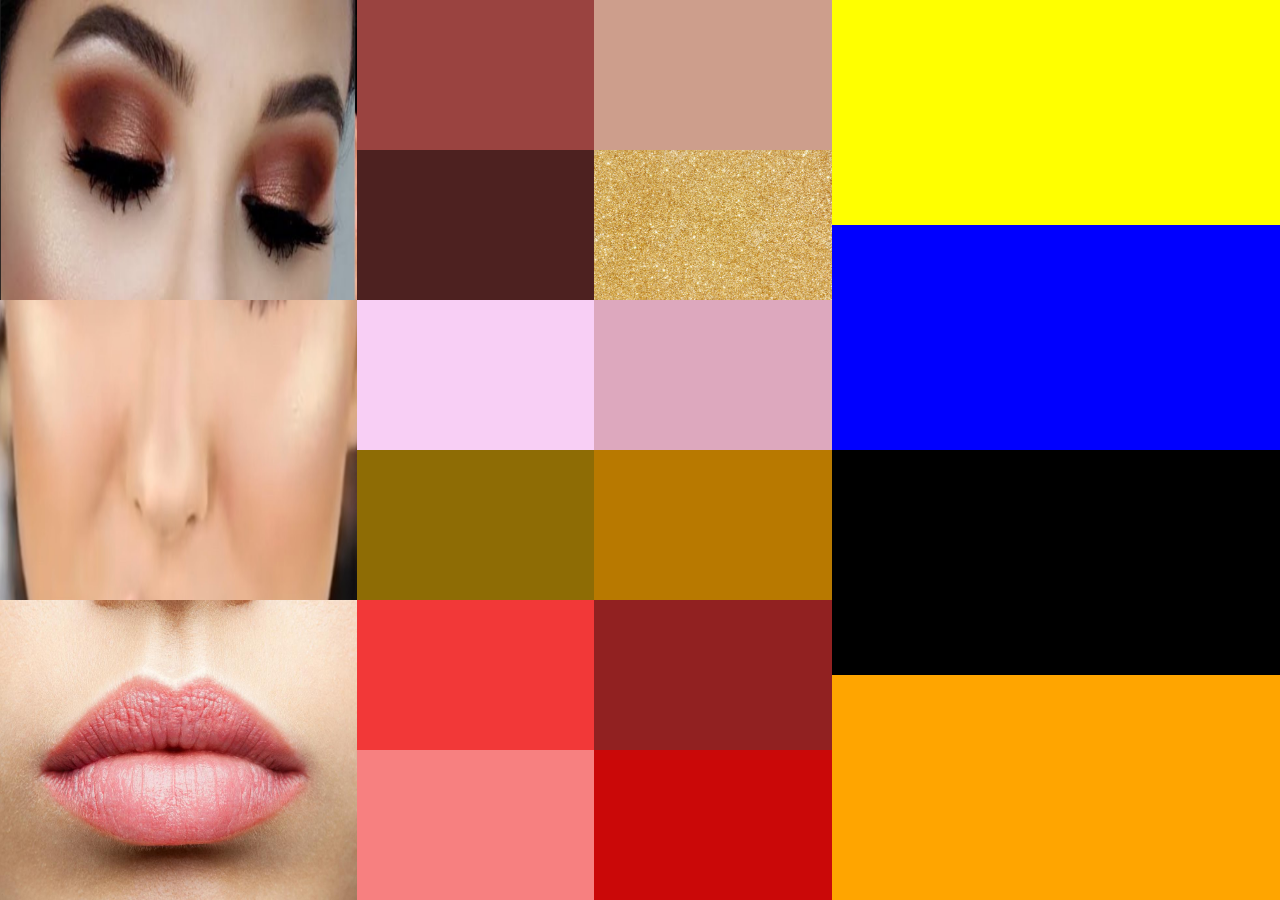
==== index.html @ fd71e447 "Update index.html" ====
<html>

	<head>
		<meta charset="utf-8">
		<meta name="viewport" content="width=device-width, initial-scale=1">
		<title>Complete The Makeup Look</title>
		<link rel="stylesheet" href="style.css" />
	</head>
	
	<body>
		<div class="half-body1">
			<div class="eyeshadow"><img class= "restrict-img-size" src="images/eyeshadow.PNG" alt="Eyes"></div>
			<div class="cheeks"><img class= "restrict-img-size3" src="images/cheeks.jpg" alt="Cheeks"></div>
			<div class="lips"><img class= "restrict-img-size2" src="images/lips.PNG" alt="Lips"></div>
		</div>
		<div class="half-body2">
			<div class="button1"></div>
			<div class="button2"></div>
			<div class="button3"></div>
			<div class="button4"></div>
			<div class="button5"></div>
			<div class="button6"></div>	
		</div>
		
		<div class="half-body3">
			<div class="button7"></div>
			<div class="button8"><img class= "restrict-img-size2" src="images/shimmer.PNG" alt="Shimmer"></div>
			<div class="button9"></div>
			<div class="button10"></div>
			<div class="button11"></div>
			<div class="button12"></div>	
		</div>
		<div class="half-body4">
			<div class="eye-pic"></div>
			<div class="cheek-pic"></div>
			<div class="lips-pic"></div>
			<div class="key"></div>
		</div>








		<script src="script.js"></script>
	</body>	
</html>
---- style.css ----
body {
	height: 100%;
	width: 100%;
	display: flex;
	margin: 0;
}

.half-body1{
	height: 100%;
	width: 30%;
	background-color: blue;
	display: block;
}
.half-body2{
	height: 100%;
	width: 20%;
	background-color: green;
	display: block;
}
.half-body3{
	height: 100%;
	width: 20%;
	background-color: red;
}
.half-body4{
	height: 100%;
	width: 35%;
	background-color: pink;
}
//* ABOVE ARE PARENT DIVS *//
.eyeshadow{
	height: calc(100%/3);
	width: 100%;
	background-color: purple;
}

.cheeks{
	height: calc(100%/3);
	width: 100%;
	background-color: black;
}
.lips{
	height: calc(100%/3);
	width: 100%;
	background-color: red;
}
.button1{
	height: calc(100%/6);
	width: 100%;
	background-color: #9a4340;
}
.button2{
	height: calc(100%/6);
	width: 100%;
	background-color: #4d2120;
}
.button3{
	height: calc(100%/6);
	width: 100%;
	background-color: #f8cff5;
}
.button4{
	height: calc(100%/6);
	width: 100%;
	background-color: #8e6c05
;
}
.button5{
	height: calc(100%/6);
	width: 100%;
	background-color: #f23838;
}
.button6{
	height: calc(100%/6);
	width: 100%;
	background-color: #f78080;
}
.button7{
	height: calc(100%/6);
	width: 100%;
	background-color: #cd9e8c;
}
.button8{
	height: calc(100%/6);
	width: 100%;
	background-color: white;
}
.button9{
	height: calc(100%/6);
	width: 100%;
	background-color: #dda8be;
}
.button10{
	height: calc(100%/6);
	width: 100%;
	background-color: #B87900;
}
.button11{
	height: calc(100%/6);
	width: 100%;
	background-color: #912121;
}
.button12{
	height: calc(100%/6);
	width: 100%;
	background-color: #ca0808;
}
.eye-pic{
	height: 25%;
	width: 50vw;
	background-color: yellow;
}

.cheek-pic{
	height: 25%;
	width: 50vw;
	background-color: blue;
}

.lips-pic{
	height: 25%;
	width: 50vw;
	background-color: black;
}

.key{
	height: 25%;
	width: 50vw;
	background-color: orange;
}
.restrict-img-size{
	height: 33.3%;
	max-width: 100%;
}
.restrict-img-size2{
	height: 100%;
	width: 100%;
}
.restrict-img-size3{
	height: 100%;
	max-width: 100%;
}
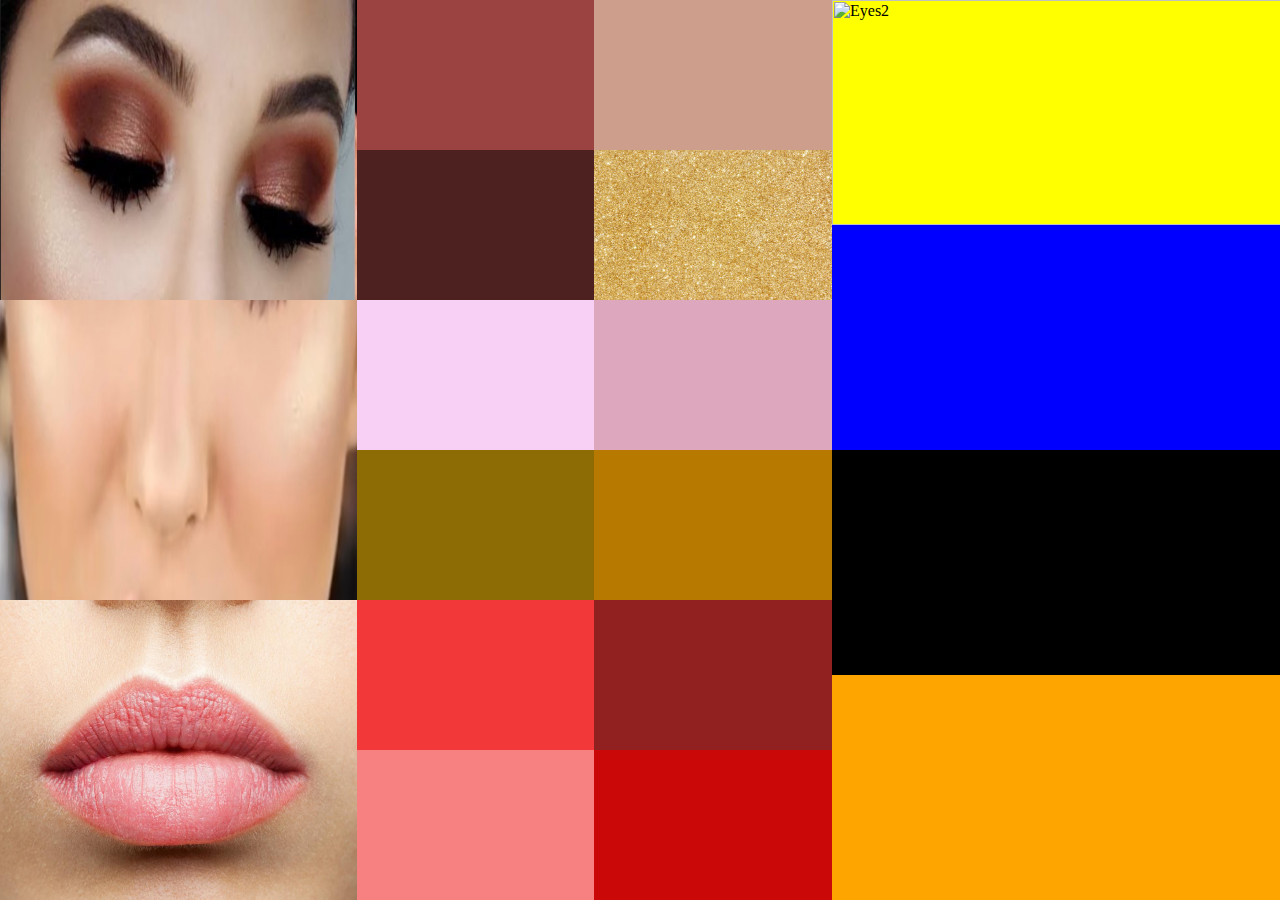
==== commit be54139b: "Add files via upload" ====
--- a/index.html
+++ b/index.html
@@ -31,7 +31,7 @@
 			<div class="button12"></div>	
 		</div>
 		<div class="half-body4">
-			<div class="eye-pic"></div>
+			<div class="eye-pic"><img class= "restrict-img-size3" src="images/no_color_eyes.PNG" alt="Eyes2"></div>
 			<div class="cheek-pic"></div>
 			<div class="lips-pic"></div>
 			<div class="key"></div>
@@ -46,4 +46,4 @@
 
 		<script src="script.js"></script>
 	</body>	
-</html>
+</html>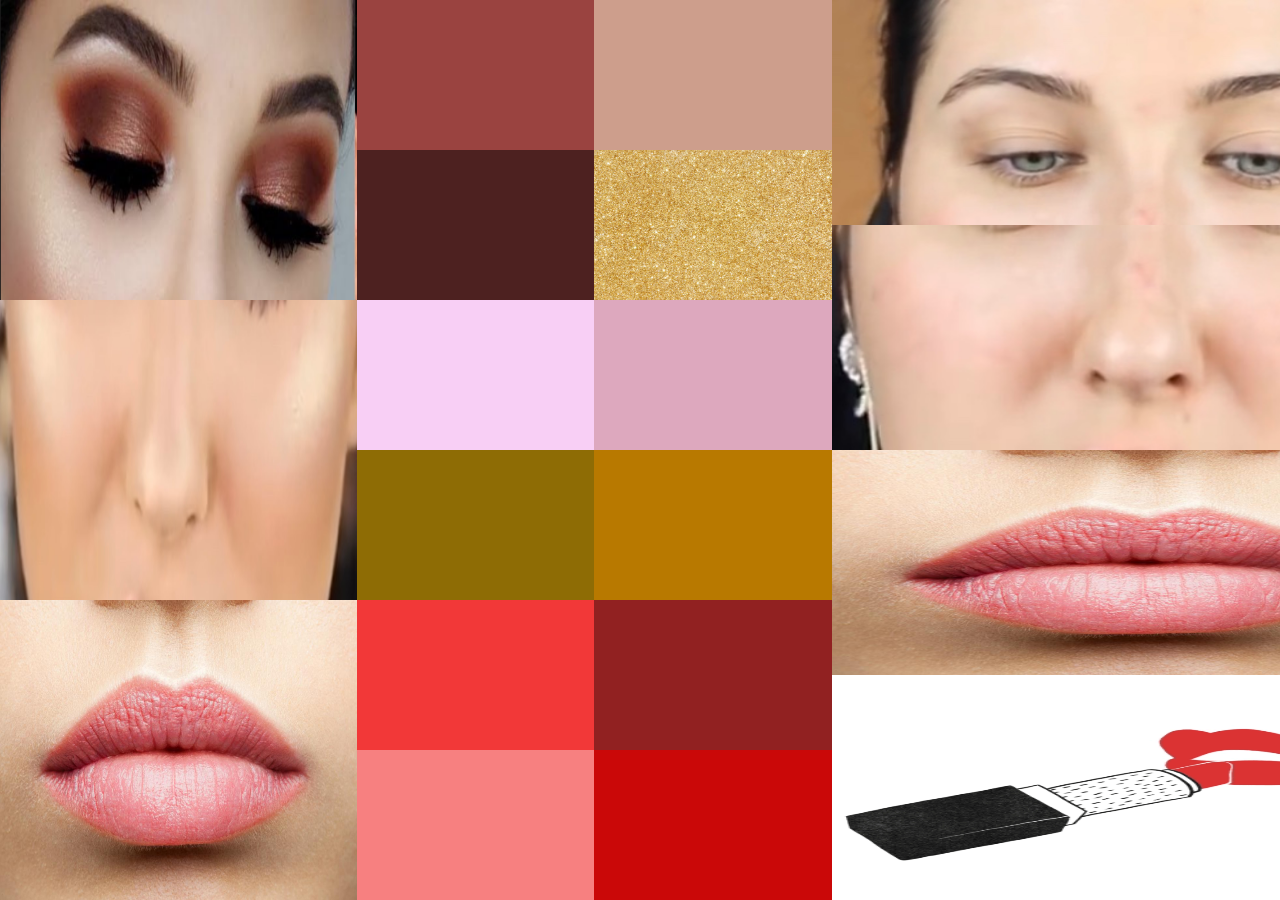
==== commit c55bb560: "Add files via upload" ====
--- a/index.html
+++ b/index.html
@@ -31,10 +31,10 @@
 			<div class="button12"></div>	
 		</div>
 		<div class="half-body4">
-			<div class="eye-pic"><img class= "restrict-img-size3" src="images/no_color_eyes.PNG" alt="Eyes2"></div>
-			<div class="cheek-pic"></div>
-			<div class="lips-pic"></div>
-			<div class="key"></div>
+			<div class="eye-pic"><img class= "restrict-img-size2" src="images/no_color_eyes.jpg" alt="Eyes2"></div>
+			<div class="cheek-pic"><img class= "restrict-img-size2" src="images/bare_cheek.jpg" alt="Cheeks2"></div>
+			<div class="lips-pic"><img class= "restrict-img-size2" src="images/lips.PNG" alt="Lips2"></div>
+			<div class="key"><img class= "restrict-img-size2" src="images/lip_key.gif" alt="KEY"></div>
 		</div>
 
 
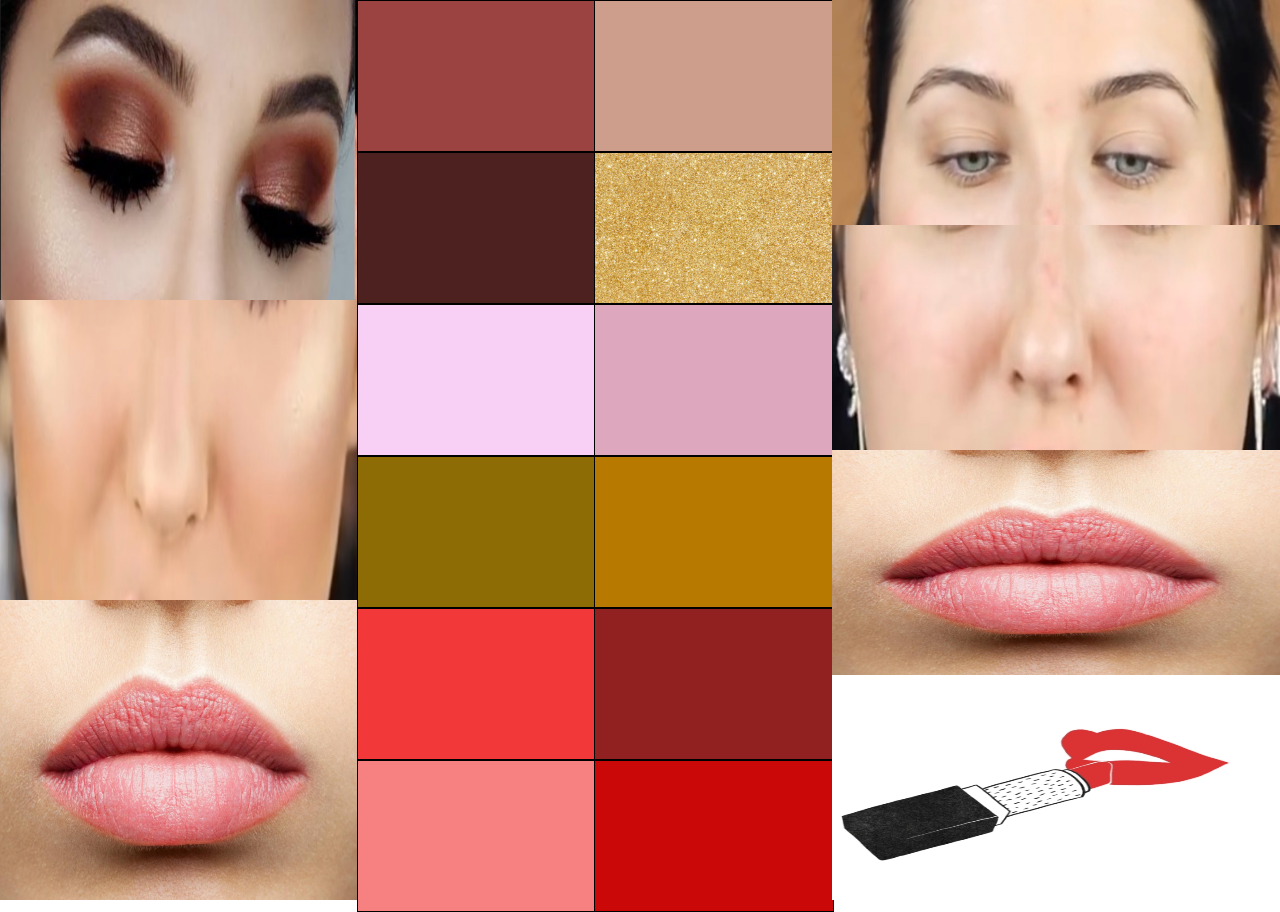
==== commit 39e2f15d: "Add files via upload" ====
--- a/index.html
+++ b/index.html
@@ -15,25 +15,25 @@
 		</div>
 		<div class="half-body2">
 			<div class="button1"></div>
-			<div class="button2"></div>
-			<div class="button3"></div>
+			<div class="button2" onclick="nextImage(this)"></div>
+			<div class="button3" ></div>
 			<div class="button4"></div>
-			<div class="button5"></div>
+			<div class="button5" onclick="nextImage3(this)"></div>
 			<div class="button6"></div>	
 		</div>
 		
 		<div class="half-body3">
 			<div class="button7"></div>
 			<div class="button8"><img class= "restrict-img-size2" src="images/shimmer.PNG" alt="Shimmer"></div>
-			<div class="button9"></div>
+			<div class="button9" onclick="nextImage2(this)"></div>
 			<div class="button10"></div>
 			<div class="button11"></div>
 			<div class="button12"></div>	
 		</div>
 		<div class="half-body4">
-			<div class="eye-pic"><img class= "restrict-img-size2" src="images/no_color_eyes.jpg" alt="Eyes2"></div>
-			<div class="cheek-pic"><img class= "restrict-img-size2" src="images/bare_cheek.jpg" alt="Cheeks2"></div>
-			<div class="lips-pic"><img class= "restrict-img-size2" src="images/lips.PNG" alt="Lips2"></div>
+			<div class="eye-pic"><img class= "restrict-img-size2" src="images/no_color_eyes.jpg" alt="Eyes2" id="el"></div>
+			<div class="cheek-pic"><img class= "restrict-img-size2" src="images/bare_cheek.jpg" alt="Cheeks2" id="el2"></div>
+			<div class="lips-pic"><img class= "restrict-img-size2" src="images/lips.PNG" alt="Lips2" id="el3"></div>
 			<div class="key"><img class= "restrict-img-size2" src="images/lip_key.gif" alt="KEY"></div>
 		</div>
 
--- a/style.css
+++ b/style.css
@@ -48,84 +48,108 @@
 	height: calc(100%/6);
 	width: 100%;
 	background-color: #9a4340;
+	border-style: solid;
+	border-width: 0.5px;
 }
 .button2{
 	height: calc(100%/6);
 	width: 100%;
 	background-color: #4d2120;
+	border-style: solid;
+	border-width: 0.5px;
 }
 .button3{
 	height: calc(100%/6);
 	width: 100%;
 	background-color: #f8cff5;
+	border-style: solid;
+	border-width: 0.5px;
 }
 .button4{
 	height: calc(100%/6);
 	width: 100%;
-	background-color: #8e6c05
-;
+	background-color: #8e6c05;
+	border-style: solid;
+	border-width: 0.5px;
+
 }
 .button5{
 	height: calc(100%/6);
 	width: 100%;
 	background-color: #f23838;
+	border-style: solid;
+	border-width: 0.5px;
 }
 .button6{
 	height: calc(100%/6);
 	width: 100%;
 	background-color: #f78080;
+	border-style: solid;
+	border-width: 0.5px;
 }
 .button7{
 	height: calc(100%/6);
 	width: 100%;
 	background-color: #cd9e8c;
+	border-style: solid;
+	border-width: 0.5px;
 }
 .button8{
 	height: calc(100%/6);
 	width: 100%;
 	background-color: white;
+	border-style: solid;
+	border-width: 0.5px;
 }
 .button9{
 	height: calc(100%/6);
 	width: 100%;
 	background-color: #dda8be;
+	border-style: solid;
+	border-width: 0.5px;
 }
 .button10{
 	height: calc(100%/6);
 	width: 100%;
 	background-color: #B87900;
+	border-style: solid;
+	border-width: 0.5px;
 }
 .button11{
 	height: calc(100%/6);
 	width: 100%;
 	background-color: #912121;
+	border-style: solid;
+	border-width: 0.5px;
 }
 .button12{
 	height: calc(100%/6);
 	width: 100%;
 	background-color: #ca0808;
+	border-style: solid;
+	border-width: 0.5px;
 }
 .eye-pic{
 	height: 25%;
-	width: 50vw;
+	width: 35vw;
 	background-color: yellow;
 }
 
 .cheek-pic{
 	height: 25%;
-	width: 50vw;
+	width: 35vw;
 	background-color: blue;
 }
 
 .lips-pic{
 	height: 25%;
-	width: 50vw;
+	width: 35vw;
 	background-color: black;
 }
 
 .key{
 	height: 25%;
-	width: 50vw;
+	width: 35vw;
 	background-color: orange;
 }
 .restrict-img-size{
@@ -139,4 +163,8 @@
 .restrict-img-size3{
 	height: 100%;
 	max-width: 100%;
+}
+.restrict-img-size4{
+	height: 100%;
+	min-width: 100%
 }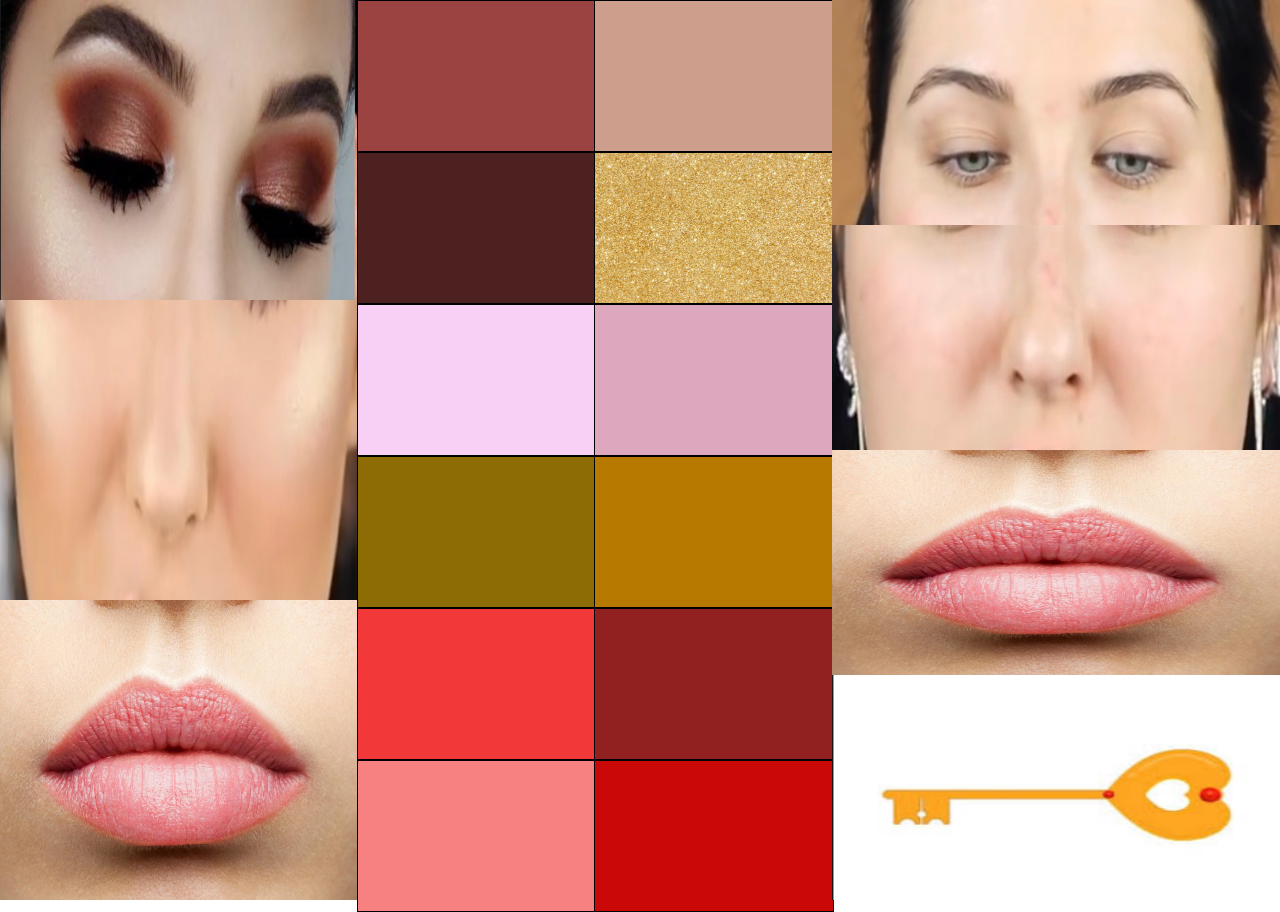
==== commit 5c464a93: "Add files via upload" ====
--- a/index.html
+++ b/index.html
@@ -19,22 +19,22 @@
 			<div class="button3" ></div>
 			<div class="button4"></div>
 			<div class="button5" onclick="nextImage3(this)"></div>
-			<div class="button6"></div>	
+			<div class="button6" onclick="refreshPage(this)"></div>	
 		</div>
 		
 		<div class="half-body3">
-			<div class="button7"></div>
+			<div class="button7" onclick="nextImage4(this)"></div>
 			<div class="button8"><img class= "restrict-img-size2" src="images/shimmer.PNG" alt="Shimmer"></div>
 			<div class="button9" onclick="nextImage2(this)"></div>
-			<div class="button10"></div>
-			<div class="button11"></div>
-			<div class="button12"></div>	
+			<div class="button10" ></div>
+			<div class="button11" onclick="refreshPage(this)"></div>
+			<div class="button12" onclick="refreshPage(this)"></div>	
 		</div>
 		<div class="half-body4">
 			<div class="eye-pic"><img class= "restrict-img-size2" src="images/no_color_eyes.jpg" alt="Eyes2" id="el"></div>
 			<div class="cheek-pic"><img class= "restrict-img-size2" src="images/bare_cheek.jpg" alt="Cheeks2" id="el2"></div>
 			<div class="lips-pic"><img class= "restrict-img-size2" src="images/lips.PNG" alt="Lips2" id="el3"></div>
-			<div class="key"><img class= "restrict-img-size2" src="images/lip_key.gif" alt="KEY"></div>
+			<div class="key"><img class= "restrict-img-size2" src="images/gold_heart_key.PNG" alt="KEY"></div>
 		</div>
 
 
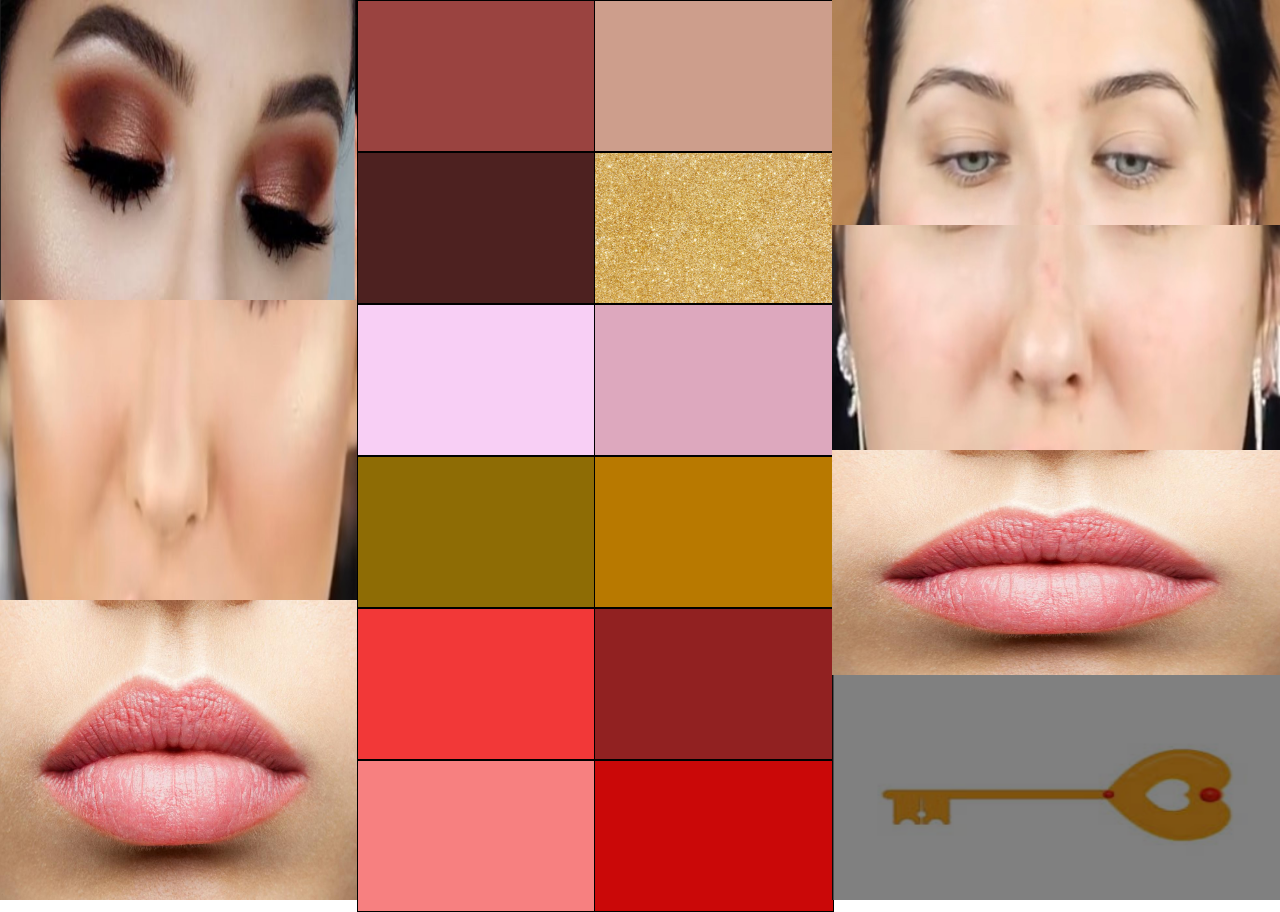
==== commit abcbee5c: "Add files via upload" ====
--- a/index.html
+++ b/index.html
@@ -14,19 +14,19 @@
 			<div class="lips"><img class= "restrict-img-size2" src="images/lips.PNG" alt="Lips"></div>
 		</div>
 		<div class="half-body2">
-			<div class="button1"></div>
+			<div class="button1" onclick="refreshPage(this)"></div>
 			<div class="button2" onclick="nextImage(this)"></div>
-			<div class="button3" ></div>
-			<div class="button4"></div>
+			<div class="button3" onclick="refreshPage(this)"></div>
+			<div class="button4" onclick="refreshPage(this)"></div>
 			<div class="button5" onclick="nextImage3(this)"></div>
 			<div class="button6" onclick="refreshPage(this)"></div>	
 		</div>
 		
 		<div class="half-body3">
-			<div class="button7" onclick="nextImage4(this)"></div>
-			<div class="button8"><img class= "restrict-img-size2" src="images/shimmer.PNG" alt="Shimmer"></div>
+			<div class="button7" onclick="refreshPage(this)"></div>
+			<div class="button8"><img class= "restrict-img-size2" src="images/shimmer.PNG" alt="Shimmer" onclick="refreshPage(this)"></div>
 			<div class="button9" onclick="nextImage2(this)"></div>
-			<div class="button10" ></div>
+			<div class="button10" onclick="refreshPage(this)"></div>
 			<div class="button11" onclick="refreshPage(this)"></div>
 			<div class="button12" onclick="refreshPage(this)"></div>	
 		</div>
@@ -34,7 +34,7 @@
 			<div class="eye-pic"><img class= "restrict-img-size2" src="images/no_color_eyes.jpg" alt="Eyes2" id="el"></div>
 			<div class="cheek-pic"><img class= "restrict-img-size2" src="images/bare_cheek.jpg" alt="Cheeks2" id="el2"></div>
 			<div class="lips-pic"><img class= "restrict-img-size2" src="images/lips.PNG" alt="Lips2" id="el3"></div>
-			<div class="key"><img class= "restrict-img-size2" src="images/gold_heart_key.PNG" alt="KEY"></div>
+			<div class="key"><img class= "restrict-img-size2 opaque" src="images/gold_heart_key.PNG" alt="KEY" id="el4"></div>
 		</div>
 
 
--- a/style.css
+++ b/style.css
@@ -150,7 +150,7 @@
 .key{
 	height: 25%;
 	width: 35vw;
-	background-color: orange;
+	background-color: black;
 }
 .restrict-img-size{
 	height: 33.3%;
@@ -167,4 +167,7 @@
 .restrict-img-size4{
 	height: 100%;
 	min-width: 100%
+}
+.opaque{
+	opacity: 0.5;
 }